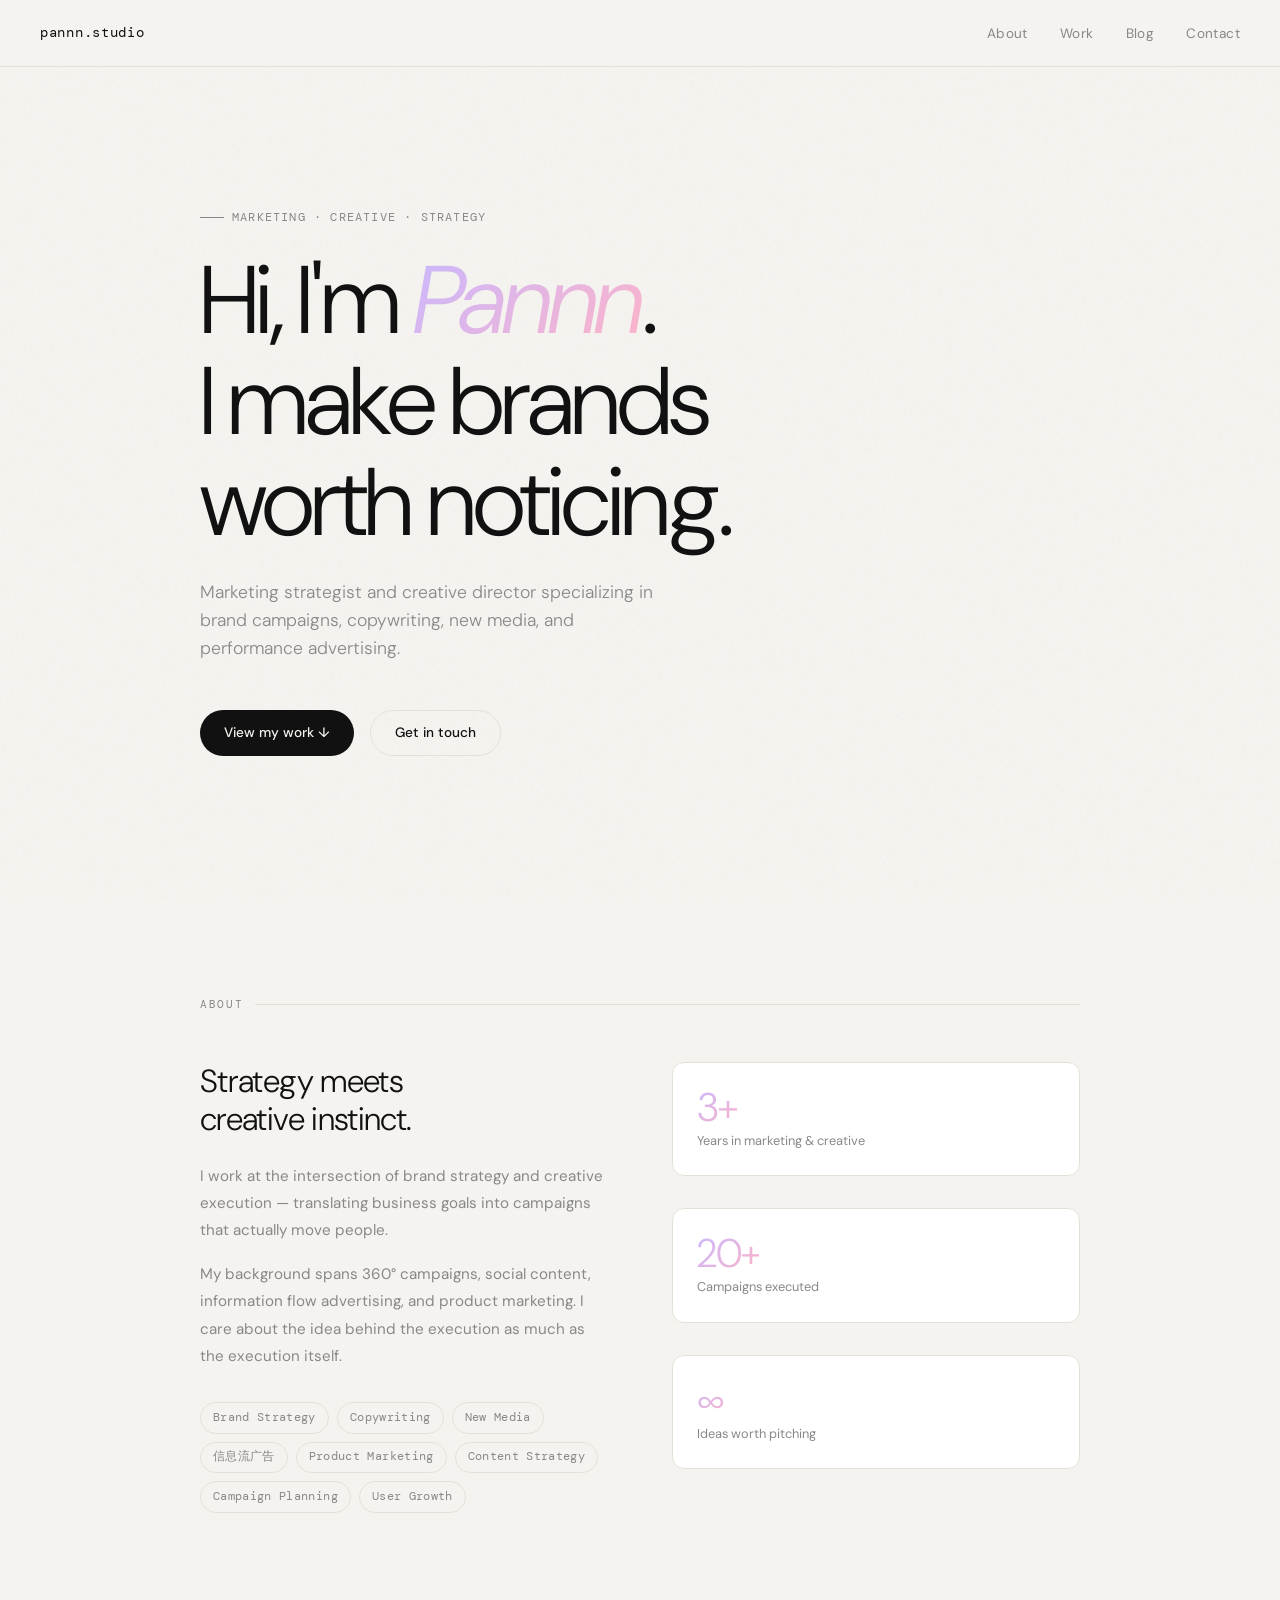
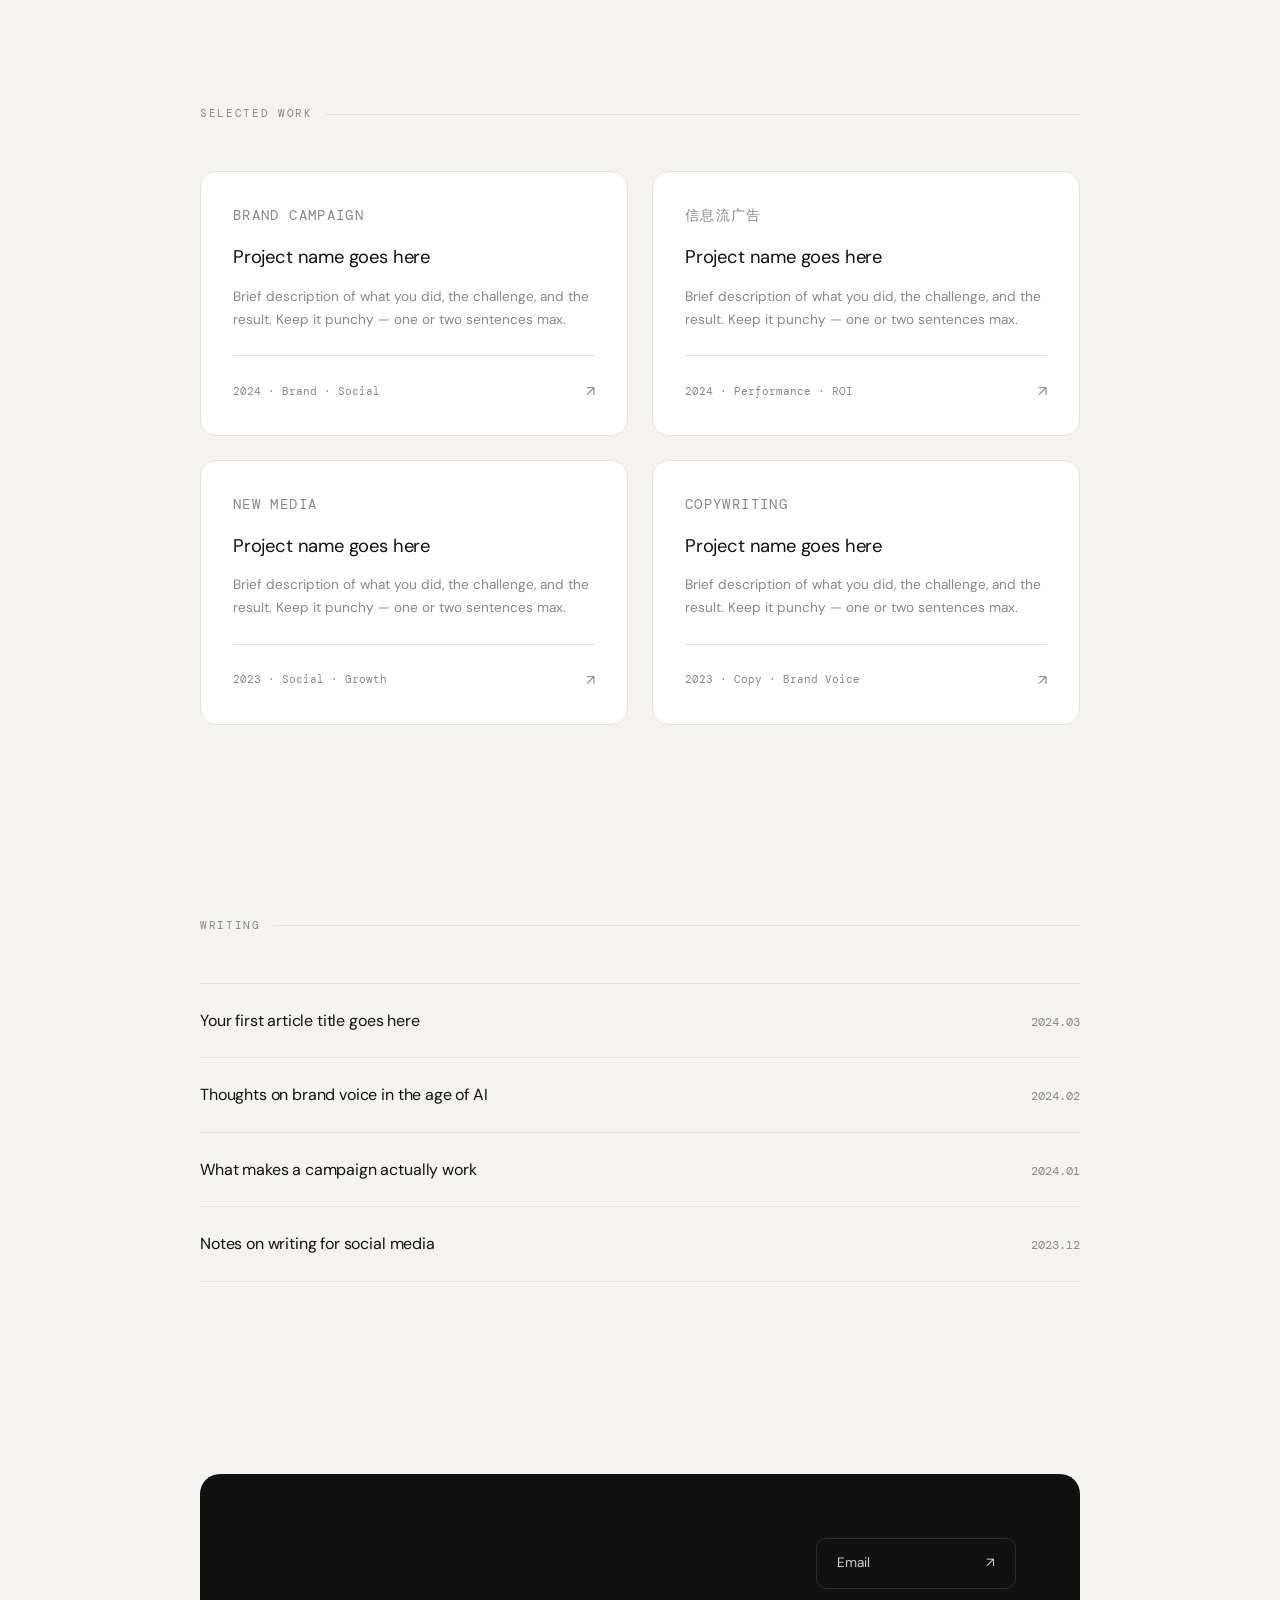
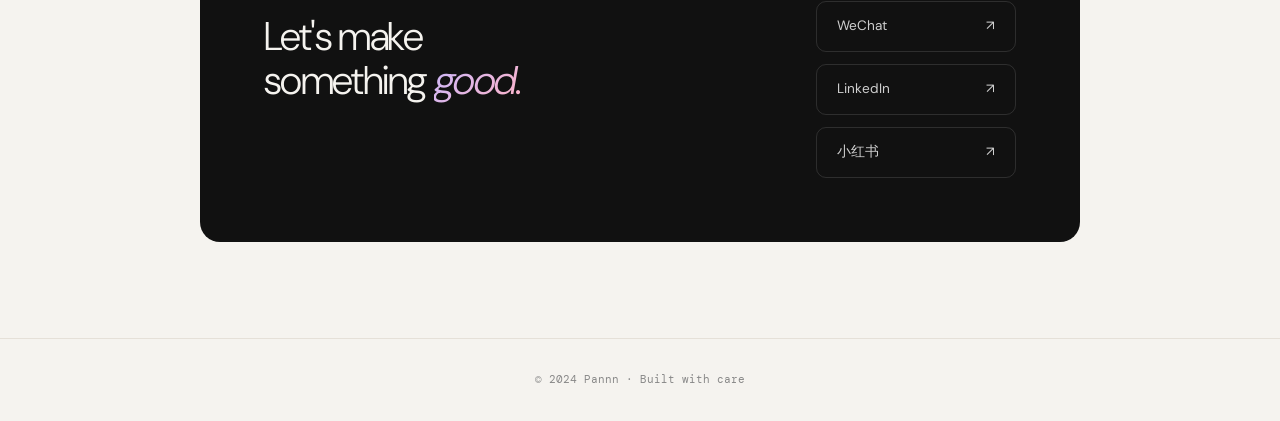
==== index.html @ e54af931 "feat: initial personal site for Pannn" ====
<!DOCTYPE html>
<html lang="en">
<head>
  <meta charset="UTF-8" />
  <meta name="viewport" content="width=device-width, initial-scale=1.0" />
  <title>Pannn — Marketing & Creative</title>
  <link rel="preconnect" href="https://fonts.googleapis.com">
  <link rel="preconnect" href="https://fonts.gstatic.com" crossorigin>
  <link href="https://fonts.googleapis.com/css2?family=DM+Sans:ital,opsz,wght@0,9..40,300;0,9..40,400;0,9..40,500;1,9..40,300&family=DM+Mono:wght@300;400&display=swap" rel="stylesheet">
  <style>
    *, *::before, *::after { box-sizing: border-box; margin: 0; padding: 0; }

    :root {
      --bg: #f5f3ef;
      --fg: #111;
      --muted: #888;
      --accent: #c8b8ff;
      --accent2: #ffb3c6;
      --card: #fff;
      --border: #e5e0d8;
      --mono: 'DM Mono', monospace;
      --sans: 'DM Sans', sans-serif;
    }

    html { scroll-behavior: smooth; }

    body {
      font-family: var(--sans);
      background: var(--bg);
      color: var(--fg);
      min-height: 100vh;
      font-size: 16px;
      line-height: 1.6;
    }

    /* noise texture overlay */
    body::before {
      content: '';
      position: fixed;
      inset: 0;
      background-image: url("data:image/svg+xml,%3Csvg viewBox='0 0 256 256' xmlns='http://www.w3.org/2000/svg'%3E%3Cfilter id='noise'%3E%3CfeTurbulence type='fractalNoise' baseFrequency='0.9' numOctaves='4' stitchTiles='stitch'/%3E%3C/filter%3E%3Crect width='100%25' height='100%25' filter='url(%23noise)' opacity='0.04'/%3E%3C/svg%3E");
      pointer-events: none;
      z-index: 0;
      opacity: 0.5;
    }

    nav {
      position: fixed;
      top: 0; left: 0; right: 0;
      z-index: 100;
      display: flex;
      align-items: center;
      justify-content: space-between;
      padding: 1.25rem 2.5rem;
      backdrop-filter: blur(12px);
      background: rgba(245, 243, 239, 0.85);
      border-bottom: 1px solid var(--border);
    }

    .nav-logo {
      font-family: var(--mono);
      font-size: 0.9rem;
      font-weight: 400;
      letter-spacing: 0.05em;
      color: var(--fg);
      text-decoration: none;
    }

    .nav-links {
      display: flex;
      gap: 2rem;
      list-style: none;
    }

    .nav-links a {
      font-size: 0.85rem;
      color: var(--muted);
      text-decoration: none;
      letter-spacing: 0.03em;
      transition: color 0.2s;
    }

    .nav-links a:hover { color: var(--fg); }

    /* hero */
    .hero {
      min-height: 100vh;
      display: flex;
      flex-direction: column;
      justify-content: center;
      padding: 8rem 2.5rem 4rem;
      max-width: 960px;
      margin: 0 auto;
      position: relative;
      z-index: 1;
    }

    .hero-tag {
      font-family: var(--mono);
      font-size: 0.75rem;
      color: var(--muted);
      letter-spacing: 0.1em;
      text-transform: uppercase;
      margin-bottom: 1.5rem;
      display: flex;
      align-items: center;
      gap: 0.5rem;
    }

    .hero-tag::before {
      content: '';
      display: inline-block;
      width: 1.5rem;
      height: 1px;
      background: var(--muted);
    }

    h1 {
      font-size: clamp(3rem, 8vw, 6rem);
      font-weight: 300;
      line-height: 1.05;
      letter-spacing: -0.03em;
      margin-bottom: 1.5rem;
    }

    h1 em {
      font-style: italic;
      background: linear-gradient(135deg, var(--accent), var(--accent2));
      -webkit-background-clip: text;
      -webkit-text-fill-color: transparent;
      background-clip: text;
    }

    .hero-sub {
      font-size: 1.1rem;
      color: var(--muted);
      max-width: 480px;
      font-weight: 300;
      margin-bottom: 3rem;
    }

    .hero-cta {
      display: flex;
      gap: 1rem;
      flex-wrap: wrap;
    }

    .btn {
      display: inline-flex;
      align-items: center;
      gap: 0.5rem;
      padding: 0.7rem 1.5rem;
      border-radius: 100px;
      font-size: 0.85rem;
      font-weight: 500;
      text-decoration: none;
      transition: all 0.2s;
      cursor: pointer;
      border: none;
      font-family: var(--sans);
    }

    .btn-primary {
      background: var(--fg);
      color: var(--bg);
    }

    .btn-primary:hover {
      background: #333;
      transform: translateY(-1px);
    }

    .btn-ghost {
      background: transparent;
      color: var(--fg);
      border: 1px solid var(--border);
    }

    .btn-ghost:hover {
      border-color: var(--fg);
      transform: translateY(-1px);
    }

    /* sections */
    section {
      max-width: 960px;
      margin: 0 auto;
      padding: 6rem 2.5rem;
      position: relative;
      z-index: 1;
    }

    .section-label {
      font-family: var(--mono);
      font-size: 0.7rem;
      color: var(--muted);
      letter-spacing: 0.15em;
      text-transform: uppercase;
      margin-bottom: 3rem;
      display: flex;
      align-items: center;
      gap: 0.75rem;
    }

    .section-label::after {
      content: '';
      flex: 1;
      height: 1px;
      background: var(--border);
    }

    /* about */
    .about-grid {
      display: grid;
      grid-template-columns: 1fr 1fr;
      gap: 4rem;
      align-items: start;
    }

    .about-text h2 {
      font-size: 2rem;
      font-weight: 300;
      letter-spacing: -0.02em;
      margin-bottom: 1.5rem;
      line-height: 1.2;
    }

    .about-text p {
      color: var(--muted);
      font-size: 0.95rem;
      line-height: 1.8;
      margin-bottom: 1rem;
    }

    .skills-list {
      display: flex;
      flex-wrap: wrap;
      gap: 0.5rem;
      margin-top: 2rem;
    }

    .skill-tag {
      font-family: var(--mono);
      font-size: 0.72rem;
      padding: 0.35rem 0.75rem;
      border-radius: 100px;
      border: 1px solid var(--border);
      color: var(--muted);
      letter-spacing: 0.03em;
    }

    .about-stats {
      display: flex;
      flex-direction: column;
      gap: 2rem;
    }

    .stat {
      padding: 1.5rem;
      background: var(--card);
      border: 1px solid var(--border);
      border-radius: 12px;
    }

    .stat-num {
      font-size: 2.5rem;
      font-weight: 300;
      letter-spacing: -0.03em;
      line-height: 1;
      margin-bottom: 0.25rem;
    }

    .stat-num span {
      background: linear-gradient(135deg, var(--accent), var(--accent2));
      -webkit-background-clip: text;
      -webkit-text-fill-color: transparent;
      background-clip: text;
    }

    .stat-label {
      font-size: 0.8rem;
      color: var(--muted);
    }

    /* work */
    .work-grid {
      display: grid;
      grid-template-columns: repeat(2, 1fr);
      gap: 1.5rem;
    }

    .work-card {
      background: var(--card);
      border: 1px solid var(--border);
      border-radius: 16px;
      padding: 2rem;
      transition: all 0.25s;
      text-decoration: none;
      color: inherit;
      display: block;
    }

    .work-card:hover {
      border-color: #ccc;
      transform: translateY(-3px);
      box-shadow: 0 12px 40px rgba(0,0,0,0.06);
    }

    .work-card-tag {
      font-family: var(--mono);
      font-size: 0.68rem;
      color: var(--muted);
      letter-spacing: 0.1em;
      text-transform: uppercase;
      margin-bottom: 1rem;
    }

    .work-card h3 {
      font-size: 1.15rem;
      font-weight: 400;
      letter-spacing: -0.01em;
      margin-bottom: 0.75rem;
    }

    .work-card p {
      font-size: 0.85rem;
      color: var(--muted);
      line-height: 1.7;
    }

    .work-card-footer {
      display: flex;
      align-items: center;
      justify-content: space-between;
      margin-top: 1.5rem;
      padding-top: 1.5rem;
      border-top: 1px solid var(--border);
    }

    .work-card-meta {
      font-family: var(--mono);
      font-size: 0.68rem;
      color: var(--muted);
    }

    .arrow {
      font-size: 0.9rem;
      color: var(--muted);
      transition: transform 0.2s;
    }

    .work-card:hover .arrow { transform: translate(3px, -3px); }

    /* blog */
    .blog-list {
      display: flex;
      flex-direction: column;
      gap: 0;
    }

    .blog-item {
      display: flex;
      align-items: baseline;
      justify-content: space-between;
      padding: 1.5rem 0;
      border-bottom: 1px solid var(--border);
      text-decoration: none;
      color: inherit;
      gap: 2rem;
      transition: opacity 0.2s;
    }

    .blog-item:hover { opacity: 0.6; }

    .blog-item:first-child { border-top: 1px solid var(--border); }

    .blog-title {
      font-size: 1rem;
      font-weight: 400;
      letter-spacing: -0.01em;
    }

    .blog-date {
      font-family: var(--mono);
      font-size: 0.72rem;
      color: var(--muted);
      white-space: nowrap;
    }

    /* contact */
    .contact-inner {
      background: var(--fg);
      color: var(--bg);
      border-radius: 20px;
      padding: 4rem;
      display: flex;
      align-items: center;
      justify-content: space-between;
      gap: 3rem;
    }

    .contact-inner h2 {
      font-size: 2.5rem;
      font-weight: 300;
      letter-spacing: -0.03em;
      line-height: 1.1;
    }

    .contact-inner h2 em {
      font-style: italic;
      background: linear-gradient(135deg, var(--accent), var(--accent2));
      -webkit-background-clip: text;
      -webkit-text-fill-color: transparent;
      background-clip: text;
    }

    .contact-links {
      display: flex;
      flex-direction: column;
      gap: 0.75rem;
      min-width: 200px;
    }

    .contact-link {
      display: flex;
      align-items: center;
      justify-content: space-between;
      padding: 0.85rem 1.25rem;
      border-radius: 10px;
      border: 1px solid rgba(255,255,255,0.12);
      text-decoration: none;
      color: rgba(255,255,255,0.8);
      font-size: 0.85rem;
      transition: all 0.2s;
    }

    .contact-link:hover {
      border-color: rgba(255,255,255,0.3);
      color: #fff;
    }

    /* footer */
    footer {
      text-align: center;
      padding: 2rem;
      font-family: var(--mono);
      font-size: 0.7rem;
      color: var(--muted);
      border-top: 1px solid var(--border);
      position: relative;
      z-index: 1;
    }

    /* responsive */
    @media (max-width: 768px) {
      nav { padding: 1rem 1.5rem; }
      .hero { padding: 7rem 1.5rem 3rem; }
      section { padding: 4rem 1.5rem; }
      .about-grid { grid-template-columns: 1fr; gap: 2.5rem; }
      .work-grid { grid-template-columns: 1fr; }
      .contact-inner { flex-direction: column; padding: 2.5rem; }
      h1 { font-size: 3rem; }
    }
  </style>
</head>
<body>

  <nav>
    <a href="#" class="nav-logo">pannn.studio</a>
    <ul class="nav-links">
      <li><a href="#about">About</a></li>
      <li><a href="#work">Work</a></li>
      <li><a href="#blog">Blog</a></li>
      <li><a href="#contact">Contact</a></li>
    </ul>
  </nav>

  <div class="hero">
    <p class="hero-tag">Marketing · Creative · Strategy</p>
    <h1>Hi, I'm <em>Pannn</em>.<br>I make brands<br>worth noticing.</h1>
    <p class="hero-sub">Marketing strategist and creative director specializing in brand campaigns, copywriting, new media, and performance advertising.</p>
    <div class="hero-cta">
      <a href="#work" class="btn btn-primary">View my work ↓</a>
      <a href="#contact" class="btn btn-ghost">Get in touch</a>
    </div>
  </div>

  <section id="about">
    <p class="section-label">About</p>
    <div class="about-grid">
      <div class="about-text">
        <h2>Strategy meets<br>creative instinct.</h2>
        <p>I work at the intersection of brand strategy and creative execution — translating business goals into campaigns that actually move people.</p>
        <p>My background spans 360° campaigns, social content, information flow advertising, and product marketing. I care about the idea behind the execution as much as the execution itself.</p>
        <div class="skills-list">
          <span class="skill-tag">Brand Strategy</span>
          <span class="skill-tag">Copywriting</span>
          <span class="skill-tag">New Media</span>
          <span class="skill-tag">信息流广告</span>
          <span class="skill-tag">Product Marketing</span>
          <span class="skill-tag">Content Strategy</span>
          <span class="skill-tag">Campaign Planning</span>
          <span class="skill-tag">User Growth</span>
        </div>
      </div>
      <div class="about-stats">
        <div class="stat">
          <div class="stat-num"><span>3+</span></div>
          <div class="stat-label">Years in marketing & creative</div>
        </div>
        <div class="stat">
          <div class="stat-num"><span>20+</span></div>
          <div class="stat-label">Campaigns executed</div>
        </div>
        <div class="stat">
          <div class="stat-num"><span>∞</span></div>
          <div class="stat-label">Ideas worth pitching</div>
        </div>
      </div>
    </div>
  </section>

  <section id="work">
    <p class="section-label">Selected Work</p>
    <div class="work-grid">
      <a href="#" class="work-card">
        <p class="work-card-tag">Brand Campaign</p>
        <h3>Project name goes here</h3>
        <p>Brief description of what you did, the challenge, and the result. Keep it punchy — one or two sentences max.</p>
        <div class="work-card-footer">
          <span class="work-card-meta">2024 · Brand · Social</span>
          <span class="arrow">↗</span>
        </div>
      </a>
      <a href="#" class="work-card">
        <p class="work-card-tag">信息流广告</p>
        <h3>Project name goes here</h3>
        <p>Brief description of what you did, the challenge, and the result. Keep it punchy — one or two sentences max.</p>
        <div class="work-card-footer">
          <span class="work-card-meta">2024 · Performance · ROI</span>
          <span class="arrow">↗</span>
        </div>
      </a>
      <a href="#" class="work-card">
        <p class="work-card-tag">New Media</p>
        <h3>Project name goes here</h3>
        <p>Brief description of what you did, the challenge, and the result. Keep it punchy — one or two sentences max.</p>
        <div class="work-card-footer">
          <span class="work-card-meta">2023 · Social · Growth</span>
          <span class="arrow">↗</span>
        </div>
      </a>
      <a href="#" class="work-card">
        <p class="work-card-tag">Copywriting</p>
        <h3>Project name goes here</h3>
        <p>Brief description of what you did, the challenge, and the result. Keep it punchy — one or two sentences max.</p>
        <div class="work-card-footer">
          <span class="work-card-meta">2023 · Copy · Brand Voice</span>
          <span class="arrow">↗</span>
        </div>
      </a>
    </div>
  </section>

  <section id="blog">
    <p class="section-label">Writing</p>
    <div class="blog-list">
      <a href="#" class="blog-item">
        <span class="blog-title">Your first article title goes here</span>
        <span class="blog-date">2024.03</span>
      </a>
      <a href="#" class="blog-item">
        <span class="blog-title">Thoughts on brand voice in the age of AI</span>
        <span class="blog-date">2024.02</span>
      </a>
      <a href="#" class="blog-item">
        <span class="blog-title">What makes a campaign actually work</span>
        <span class="blog-date">2024.01</span>
      </a>
      <a href="#" class="blog-item">
        <span class="blog-title">Notes on writing for social media</span>
        <span class="blog-date">2023.12</span>
      </a>
    </div>
  </section>

  <section id="contact">
    <div class="contact-inner">
      <h2>Let's make<br>something <em>good.</em></h2>
      <div class="contact-links">
        <a href="mailto:your@email.com" class="contact-link">
          <span>Email</span>
          <span>↗</span>
        </a>
        <a href="#" class="contact-link">
          <span>WeChat</span>
          <span>↗</span>
        </a>
        <a href="#" class="contact-link">
          <span>LinkedIn</span>
          <span>↗</span>
        </a>
        <a href="#" class="contact-link">
          <span>小红书</span>
          <span>↗</span>
        </a>
      </div>
    </div>
  </section>

  <footer>
    © 2024 Pannn · Built with care
  </footer>

</body>
</html>
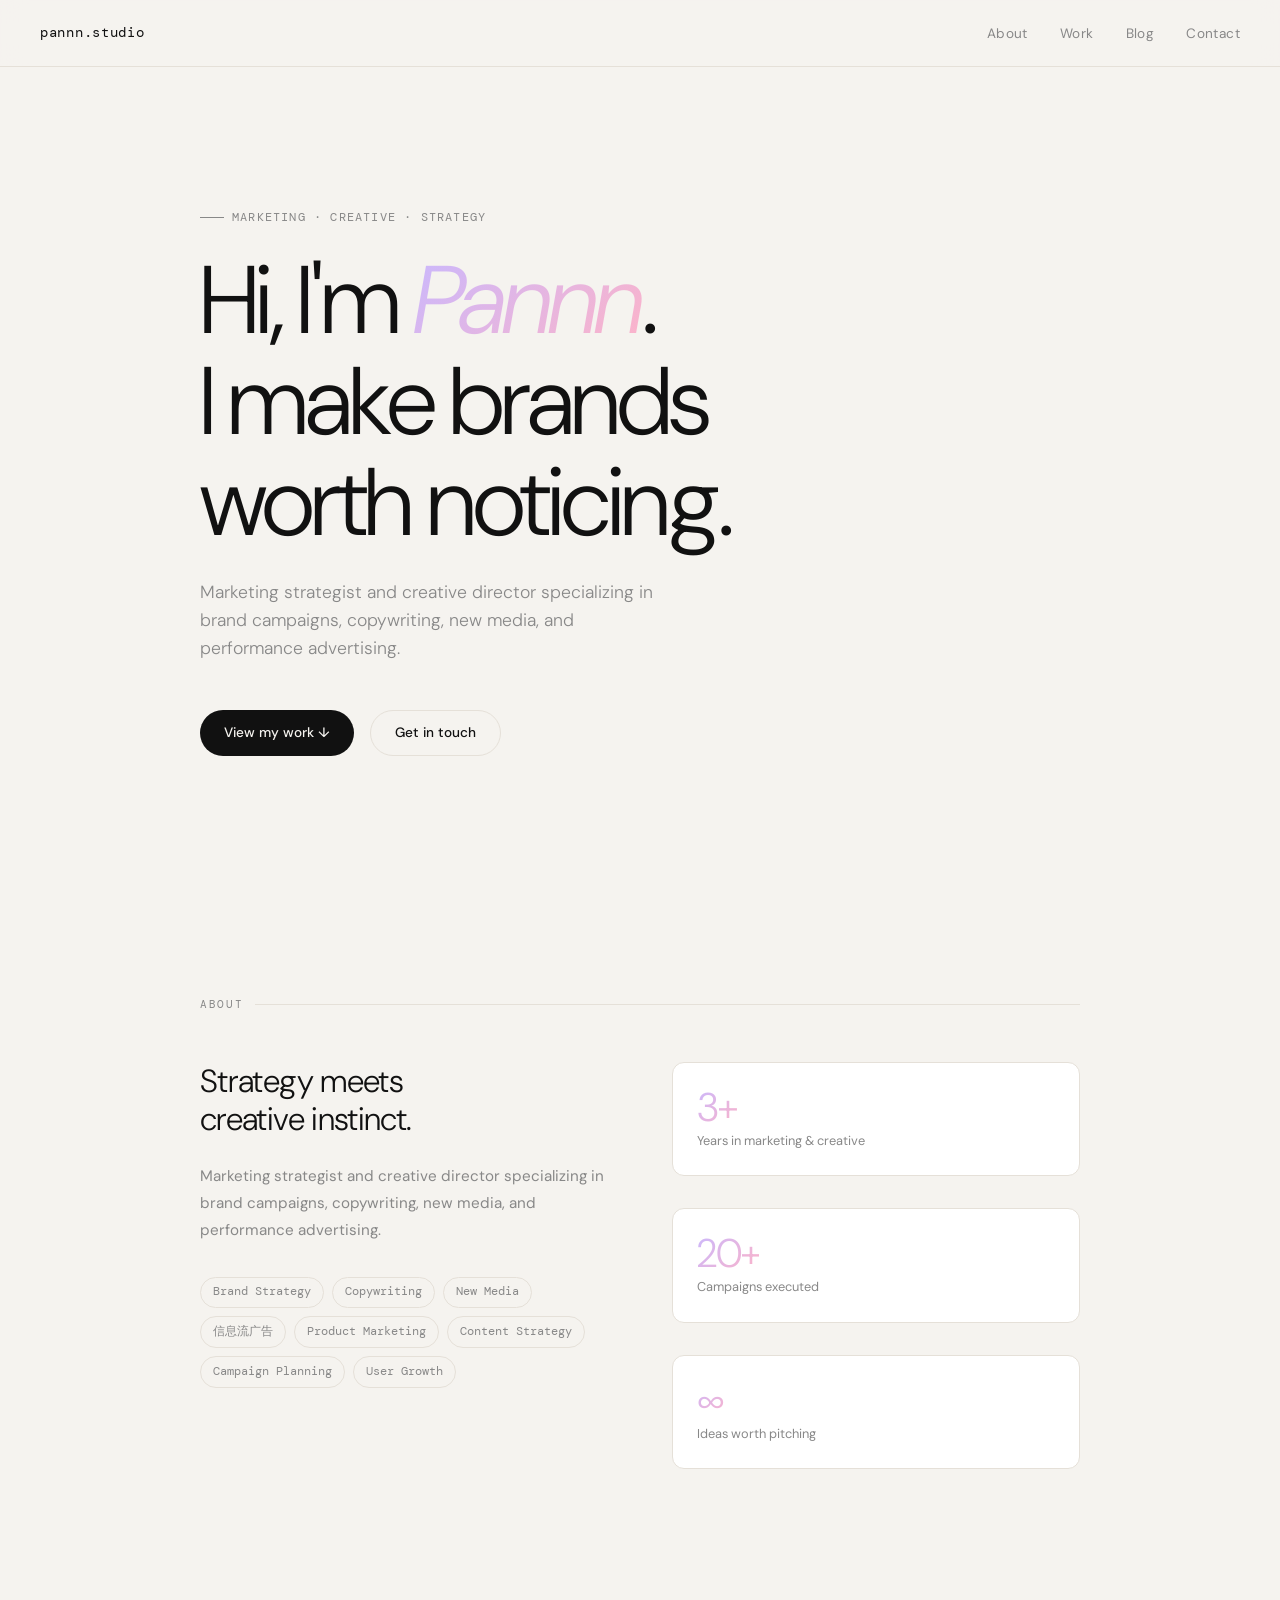
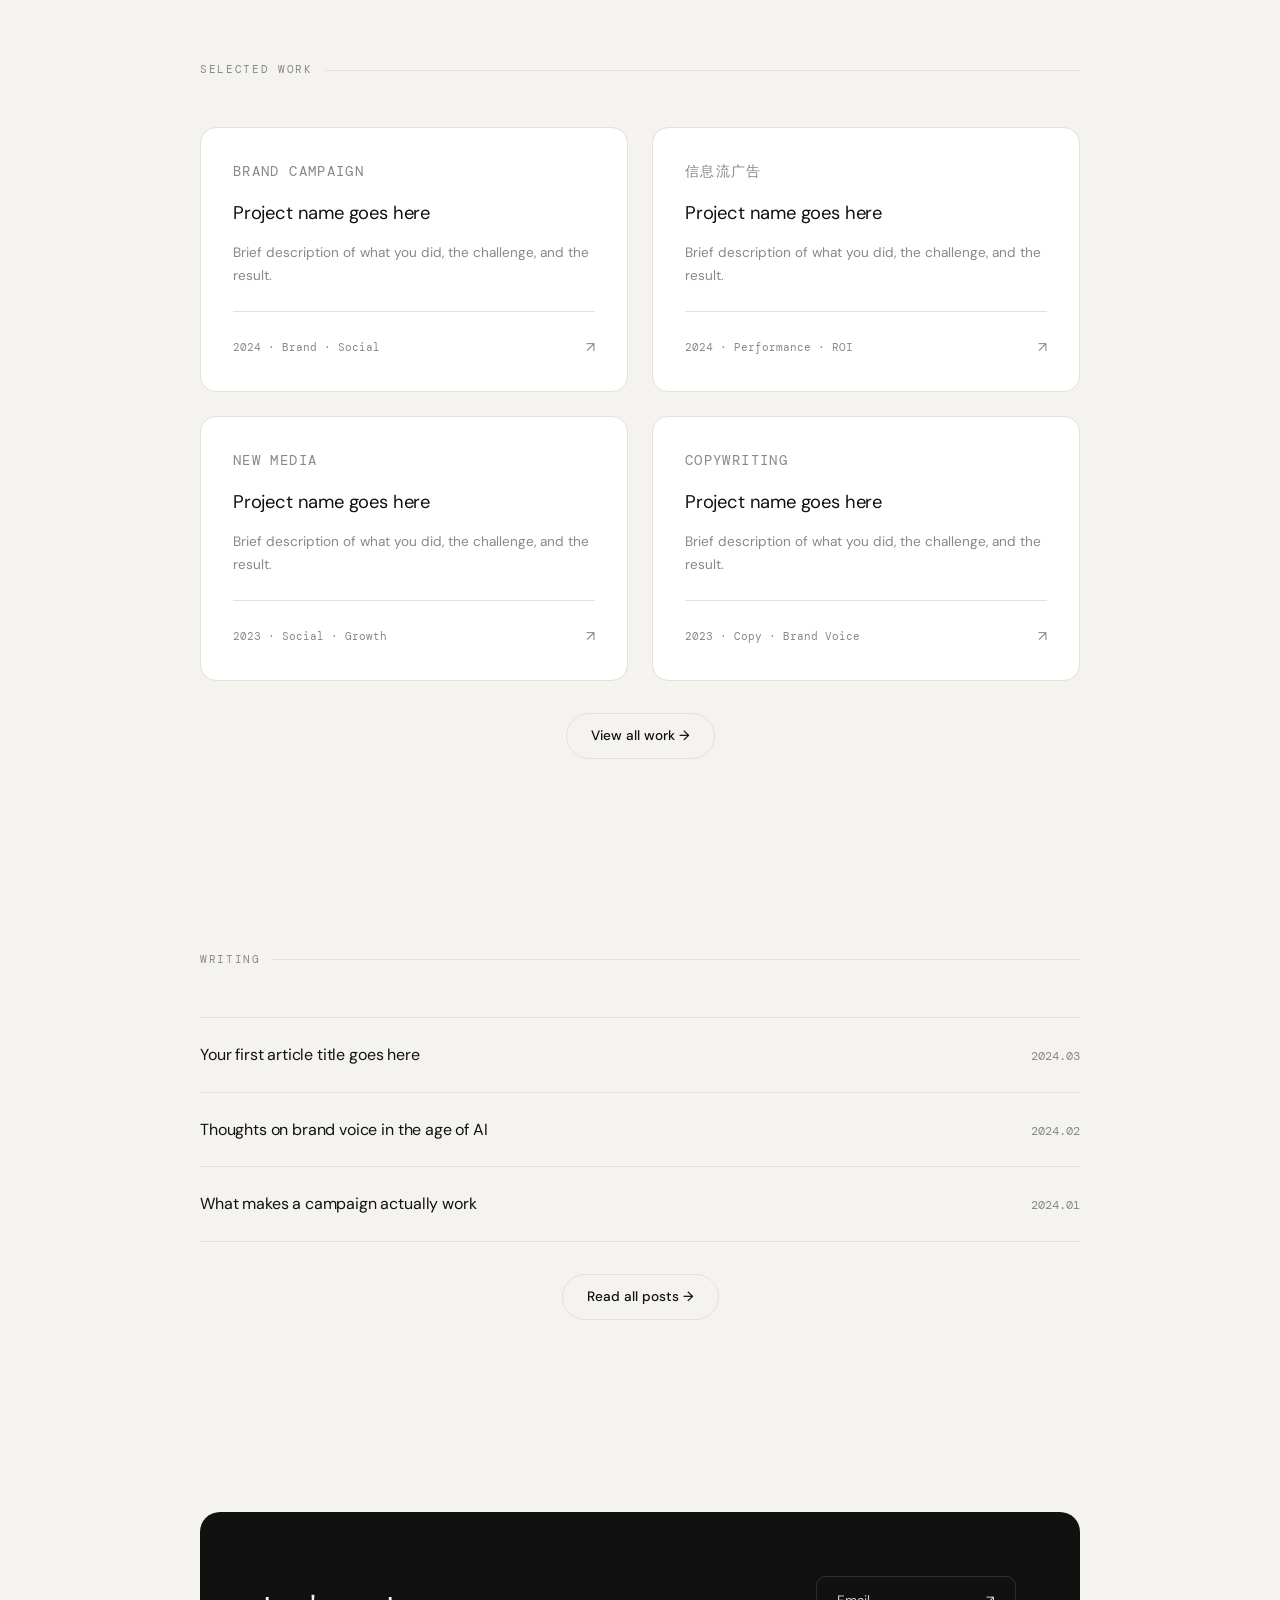
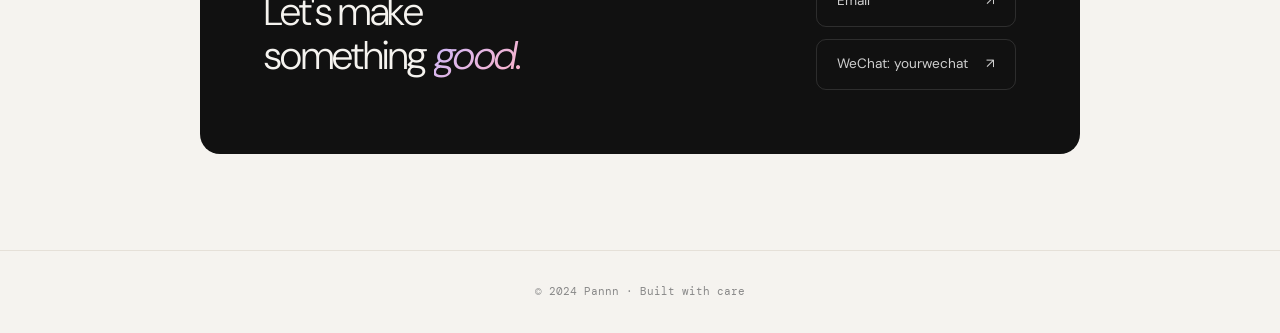
==== commit 02a258c8: "feat: multi-page site with content.json, blog, work pages" ====
--- a/index.html
+++ b/index.html
@@ -7,480 +7,25 @@
   <link rel="preconnect" href="https://fonts.googleapis.com">
   <link rel="preconnect" href="https://fonts.gstatic.com" crossorigin>
   <link href="https://fonts.googleapis.com/css2?family=DM+Sans:ital,opsz,wght@0,9..40,300;0,9..40,400;0,9..40,500;1,9..40,300&family=DM+Mono:wght@300;400&display=swap" rel="stylesheet">
-  <style>
-    *, *::before, *::after { box-sizing: border-box; margin: 0; padding: 0; }
-
-    :root {
-      --bg: #f5f3ef;
-      --fg: #111;
-      --muted: #888;
-      --accent: #c8b8ff;
-      --accent2: #ffb3c6;
-      --card: #fff;
-      --border: #e5e0d8;
-      --mono: 'DM Mono', monospace;
-      --sans: 'DM Sans', sans-serif;
-    }
-
-    html { scroll-behavior: smooth; }
-
-    body {
-      font-family: var(--sans);
-      background: var(--bg);
-      color: var(--fg);
-      min-height: 100vh;
-      font-size: 16px;
-      line-height: 1.6;
-    }
-
-    /* noise texture overlay */
-    body::before {
-      content: '';
-      position: fixed;
-      inset: 0;
-      background-image: url("data:image/svg+xml,%3Csvg viewBox='0 0 256 256' xmlns='http://www.w3.org/2000/svg'%3E%3Cfilter id='noise'%3E%3CfeTurbulence type='fractalNoise' baseFrequency='0.9' numOctaves='4' stitchTiles='stitch'/%3E%3C/filter%3E%3Crect width='100%25' height='100%25' filter='url(%23noise)' opacity='0.04'/%3E%3C/svg%3E");
-      pointer-events: none;
-      z-index: 0;
-      opacity: 0.5;
-    }
-
-    nav {
-      position: fixed;
-      top: 0; left: 0; right: 0;
-      z-index: 100;
-      display: flex;
-      align-items: center;
-      justify-content: space-between;
-      padding: 1.25rem 2.5rem;
-      backdrop-filter: blur(12px);
-      background: rgba(245, 243, 239, 0.85);
-      border-bottom: 1px solid var(--border);
-    }
-
-    .nav-logo {
-      font-family: var(--mono);
-      font-size: 0.9rem;
-      font-weight: 400;
-      letter-spacing: 0.05em;
-      color: var(--fg);
-      text-decoration: none;
-    }
-
-    .nav-links {
-      display: flex;
-      gap: 2rem;
-      list-style: none;
-    }
-
-    .nav-links a {
-      font-size: 0.85rem;
-      color: var(--muted);
-      text-decoration: none;
-      letter-spacing: 0.03em;
-      transition: color 0.2s;
-    }
-
-    .nav-links a:hover { color: var(--fg); }
-
-    /* hero */
-    .hero {
-      min-height: 100vh;
-      display: flex;
-      flex-direction: column;
-      justify-content: center;
-      padding: 8rem 2.5rem 4rem;
-      max-width: 960px;
-      margin: 0 auto;
-      position: relative;
-      z-index: 1;
-    }
-
-    .hero-tag {
-      font-family: var(--mono);
-      font-size: 0.75rem;
-      color: var(--muted);
-      letter-spacing: 0.1em;
-      text-transform: uppercase;
-      margin-bottom: 1.5rem;
-      display: flex;
-      align-items: center;
-      gap: 0.5rem;
-    }
-
-    .hero-tag::before {
-      content: '';
-      display: inline-block;
-      width: 1.5rem;
-      height: 1px;
-      background: var(--muted);
-    }
-
-    h1 {
-      font-size: clamp(3rem, 8vw, 6rem);
-      font-weight: 300;
-      line-height: 1.05;
-      letter-spacing: -0.03em;
-      margin-bottom: 1.5rem;
-    }
-
-    h1 em {
-      font-style: italic;
-      background: linear-gradient(135deg, var(--accent), var(--accent2));
-      -webkit-background-clip: text;
-      -webkit-text-fill-color: transparent;
-      background-clip: text;
-    }
-
-    .hero-sub {
-      font-size: 1.1rem;
-      color: var(--muted);
-      max-width: 480px;
-      font-weight: 300;
-      margin-bottom: 3rem;
-    }
-
-    .hero-cta {
-      display: flex;
-      gap: 1rem;
-      flex-wrap: wrap;
-    }
-
-    .btn {
-      display: inline-flex;
-      align-items: center;
-      gap: 0.5rem;
-      padding: 0.7rem 1.5rem;
-      border-radius: 100px;
-      font-size: 0.85rem;
-      font-weight: 500;
-      text-decoration: none;
-      transition: all 0.2s;
-      cursor: pointer;
-      border: none;
-      font-family: var(--sans);
-    }
-
-    .btn-primary {
-      background: var(--fg);
-      color: var(--bg);
-    }
-
-    .btn-primary:hover {
-      background: #333;
-      transform: translateY(-1px);
-    }
-
-    .btn-ghost {
-      background: transparent;
-      color: var(--fg);
-      border: 1px solid var(--border);
-    }
-
-    .btn-ghost:hover {
-      border-color: var(--fg);
-      transform: translateY(-1px);
-    }
-
-    /* sections */
-    section {
-      max-width: 960px;
-      margin: 0 auto;
-      padding: 6rem 2.5rem;
-      position: relative;
-      z-index: 1;
-    }
-
-    .section-label {
-      font-family: var(--mono);
-      font-size: 0.7rem;
-      color: var(--muted);
-      letter-spacing: 0.15em;
-      text-transform: uppercase;
-      margin-bottom: 3rem;
-      display: flex;
-      align-items: center;
-      gap: 0.75rem;
-    }
-
-    .section-label::after {
-      content: '';
-      flex: 1;
-      height: 1px;
-      background: var(--border);
-    }
-
-    /* about */
-    .about-grid {
-      display: grid;
-      grid-template-columns: 1fr 1fr;
-      gap: 4rem;
-      align-items: start;
-    }
-
-    .about-text h2 {
-      font-size: 2rem;
-      font-weight: 300;
-      letter-spacing: -0.02em;
-      margin-bottom: 1.5rem;
-      line-height: 1.2;
-    }
-
-    .about-text p {
-      color: var(--muted);
-      font-size: 0.95rem;
-      line-height: 1.8;
-      margin-bottom: 1rem;
-    }
-
-    .skills-list {
-      display: flex;
-      flex-wrap: wrap;
-      gap: 0.5rem;
-      margin-top: 2rem;
-    }
-
-    .skill-tag {
-      font-family: var(--mono);
-      font-size: 0.72rem;
-      padding: 0.35rem 0.75rem;
-      border-radius: 100px;
-      border: 1px solid var(--border);
-      color: var(--muted);
-      letter-spacing: 0.03em;
-    }
-
-    .about-stats {
-      display: flex;
-      flex-direction: column;
-      gap: 2rem;
-    }
-
-    .stat {
-      padding: 1.5rem;
-      background: var(--card);
-      border: 1px solid var(--border);
-      border-radius: 12px;
-    }
-
-    .stat-num {
-      font-size: 2.5rem;
-      font-weight: 300;
-      letter-spacing: -0.03em;
-      line-height: 1;
-      margin-bottom: 0.25rem;
-    }
-
-    .stat-num span {
-      background: linear-gradient(135deg, var(--accent), var(--accent2));
-      -webkit-background-clip: text;
-      -webkit-text-fill-color: transparent;
-      background-clip: text;
-    }
-
-    .stat-label {
-      font-size: 0.8rem;
-      color: var(--muted);
-    }
-
-    /* work */
-    .work-grid {
-      display: grid;
-      grid-template-columns: repeat(2, 1fr);
-      gap: 1.5rem;
-    }
-
-    .work-card {
-      background: var(--card);
-      border: 1px solid var(--border);
-      border-radius: 16px;
-      padding: 2rem;
-      transition: all 0.25s;
-      text-decoration: none;
-      color: inherit;
-      display: block;
-    }
-
-    .work-card:hover {
-      border-color: #ccc;
-      transform: translateY(-3px);
-      box-shadow: 0 12px 40px rgba(0,0,0,0.06);
-    }
-
-    .work-card-tag {
-      font-family: var(--mono);
-      font-size: 0.68rem;
-      color: var(--muted);
-      letter-spacing: 0.1em;
-      text-transform: uppercase;
-      margin-bottom: 1rem;
-    }
-
-    .work-card h3 {
-      font-size: 1.15rem;
-      font-weight: 400;
-      letter-spacing: -0.01em;
-      margin-bottom: 0.75rem;
-    }
-
-    .work-card p {
-      font-size: 0.85rem;
-      color: var(--muted);
-      line-height: 1.7;
-    }
-
-    .work-card-footer {
-      display: flex;
-      align-items: center;
-      justify-content: space-between;
-      margin-top: 1.5rem;
-      padding-top: 1.5rem;
-      border-top: 1px solid var(--border);
-    }
-
-    .work-card-meta {
-      font-family: var(--mono);
-      font-size: 0.68rem;
-      color: var(--muted);
-    }
-
-    .arrow {
-      font-size: 0.9rem;
-      color: var(--muted);
-      transition: transform 0.2s;
-    }
-
-    .work-card:hover .arrow { transform: translate(3px, -3px); }
-
-    /* blog */
-    .blog-list {
-      display: flex;
-      flex-direction: column;
-      gap: 0;
-    }
-
-    .blog-item {
-      display: flex;
-      align-items: baseline;
-      justify-content: space-between;
-      padding: 1.5rem 0;
-      border-bottom: 1px solid var(--border);
-      text-decoration: none;
-      color: inherit;
-      gap: 2rem;
-      transition: opacity 0.2s;
-    }
-
-    .blog-item:hover { opacity: 0.6; }
-
-    .blog-item:first-child { border-top: 1px solid var(--border); }
-
-    .blog-title {
-      font-size: 1rem;
-      font-weight: 400;
-      letter-spacing: -0.01em;
-    }
-
-    .blog-date {
-      font-family: var(--mono);
-      font-size: 0.72rem;
-      color: var(--muted);
-      white-space: nowrap;
-    }
-
-    /* contact */
-    .contact-inner {
-      background: var(--fg);
-      color: var(--bg);
-      border-radius: 20px;
-      padding: 4rem;
-      display: flex;
-      align-items: center;
-      justify-content: space-between;
-      gap: 3rem;
-    }
-
-    .contact-inner h2 {
-      font-size: 2.5rem;
-      font-weight: 300;
-      letter-spacing: -0.03em;
-      line-height: 1.1;
-    }
-
-    .contact-inner h2 em {
-      font-style: italic;
-      background: linear-gradient(135deg, var(--accent), var(--accent2));
-      -webkit-background-clip: text;
-      -webkit-text-fill-color: transparent;
-      background-clip: text;
-    }
-
-    .contact-links {
-      display: flex;
-      flex-direction: column;
-      gap: 0.75rem;
-      min-width: 200px;
-    }
-
-    .contact-link {
-      display: flex;
-      align-items: center;
-      justify-content: space-between;
-      padding: 0.85rem 1.25rem;
-      border-radius: 10px;
-      border: 1px solid rgba(255,255,255,0.12);
-      text-decoration: none;
-      color: rgba(255,255,255,0.8);
-      font-size: 0.85rem;
-      transition: all 0.2s;
-    }
-
-    .contact-link:hover {
-      border-color: rgba(255,255,255,0.3);
-      color: #fff;
-    }
-
-    /* footer */
-    footer {
-      text-align: center;
-      padding: 2rem;
-      font-family: var(--mono);
-      font-size: 0.7rem;
-      color: var(--muted);
-      border-top: 1px solid var(--border);
-      position: relative;
-      z-index: 1;
-    }
-
-    /* responsive */
-    @media (max-width: 768px) {
-      nav { padding: 1rem 1.5rem; }
-      .hero { padding: 7rem 1.5rem 3rem; }
-      section { padding: 4rem 1.5rem; }
-      .about-grid { grid-template-columns: 1fr; gap: 2.5rem; }
-      .work-grid { grid-template-columns: 1fr; }
-      .contact-inner { flex-direction: column; padding: 2.5rem; }
-      h1 { font-size: 3rem; }
-    }
-  </style>
+  <link rel="stylesheet" href="style.css">
 </head>
 <body>
-
   <nav>
-    <a href="#" class="nav-logo">pannn.studio</a>
+    <a href="/" class="nav-logo">pannn.studio</a>
     <ul class="nav-links">
       <li><a href="#about">About</a></li>
-      <li><a href="#work">Work</a></li>
-      <li><a href="#blog">Blog</a></li>
+      <li><a href="work.html">Work</a></li>
+      <li><a href="blog.html">Blog</a></li>
       <li><a href="#contact">Contact</a></li>
     </ul>
   </nav>
 
   <div class="hero">
     <p class="hero-tag">Marketing · Creative · Strategy</p>
-    <h1>Hi, I'm <em>Pannn</em>.<br>I make brands<br>worth noticing.</h1>
-    <p class="hero-sub">Marketing strategist and creative director specializing in brand campaigns, copywriting, new media, and performance advertising.</p>
+    <h1 id="hero-title">Hi, I'm <em>Pannn</em>.<br>I make brands<br>worth noticing.</h1>
+    <p class="hero-sub" id="hero-bio">Loading...</p>
     <div class="hero-cta">
-      <a href="#work" class="btn btn-primary">View my work ↓</a>
+      <a href="work.html" class="btn btn-primary">View my work ↓</a>
       <a href="#contact" class="btn btn-ghost">Get in touch</a>
     </div>
   </div>
@@ -490,127 +35,97 @@
     <div class="about-grid">
       <div class="about-text">
         <h2>Strategy meets<br>creative instinct.</h2>
-        <p>I work at the intersection of brand strategy and creative execution — translating business goals into campaigns that actually move people.</p>
-        <p>My background spans 360° campaigns, social content, information flow advertising, and product marketing. I care about the idea behind the execution as much as the execution itself.</p>
-        <div class="skills-list">
-          <span class="skill-tag">Brand Strategy</span>
-          <span class="skill-tag">Copywriting</span>
-          <span class="skill-tag">New Media</span>
-          <span class="skill-tag">信息流广告</span>
-          <span class="skill-tag">Product Marketing</span>
-          <span class="skill-tag">Content Strategy</span>
-          <span class="skill-tag">Campaign Planning</span>
-          <span class="skill-tag">User Growth</span>
-        </div>
+        <p id="about-bio">Loading...</p>
+        <div class="skills-list" id="skills-list"></div>
       </div>
-      <div class="about-stats">
-        <div class="stat">
-          <div class="stat-num"><span>3+</span></div>
-          <div class="stat-label">Years in marketing & creative</div>
-        </div>
-        <div class="stat">
-          <div class="stat-num"><span>20+</span></div>
-          <div class="stat-label">Campaigns executed</div>
-        </div>
-        <div class="stat">
-          <div class="stat-num"><span>∞</span></div>
-          <div class="stat-label">Ideas worth pitching</div>
-        </div>
-      </div>
+      <div class="about-stats" id="stats-list"></div>
     </div>
   </section>
 
   <section id="work">
     <p class="section-label">Selected Work</p>
-    <div class="work-grid">
-      <a href="#" class="work-card">
-        <p class="work-card-tag">Brand Campaign</p>
-        <h3>Project name goes here</h3>
-        <p>Brief description of what you did, the challenge, and the result. Keep it punchy — one or two sentences max.</p>
-        <div class="work-card-footer">
-          <span class="work-card-meta">2024 · Brand · Social</span>
-          <span class="arrow">↗</span>
-        </div>
-      </a>
-      <a href="#" class="work-card">
-        <p class="work-card-tag">信息流广告</p>
-        <h3>Project name goes here</h3>
-        <p>Brief description of what you did, the challenge, and the result. Keep it punchy — one or two sentences max.</p>
-        <div class="work-card-footer">
-          <span class="work-card-meta">2024 · Performance · ROI</span>
-          <span class="arrow">↗</span>
-        </div>
-      </a>
-      <a href="#" class="work-card">
-        <p class="work-card-tag">New Media</p>
-        <h3>Project name goes here</h3>
-        <p>Brief description of what you did, the challenge, and the result. Keep it punchy — one or two sentences max.</p>
-        <div class="work-card-footer">
-          <span class="work-card-meta">2023 · Social · Growth</span>
-          <span class="arrow">↗</span>
-        </div>
-      </a>
-      <a href="#" class="work-card">
-        <p class="work-card-tag">Copywriting</p>
-        <h3>Project name goes here</h3>
-        <p>Brief description of what you did, the challenge, and the result. Keep it punchy — one or two sentences max.</p>
-        <div class="work-card-footer">
-          <span class="work-card-meta">2023 · Copy · Brand Voice</span>
-          <span class="arrow">↗</span>
-        </div>
-      </a>
+    <div class="work-grid" id="work-grid"></div>
+    <div style="text-align:center;margin-top:2rem">
+      <a href="work.html" class="btn btn-ghost">View all work →</a>
     </div>
   </section>
 
   <section id="blog">
     <p class="section-label">Writing</p>
-    <div class="blog-list">
-      <a href="#" class="blog-item">
-        <span class="blog-title">Your first article title goes here</span>
-        <span class="blog-date">2024.03</span>
-      </a>
-      <a href="#" class="blog-item">
-        <span class="blog-title">Thoughts on brand voice in the age of AI</span>
-        <span class="blog-date">2024.02</span>
-      </a>
-      <a href="#" class="blog-item">
-        <span class="blog-title">What makes a campaign actually work</span>
-        <span class="blog-date">2024.01</span>
-      </a>
-      <a href="#" class="blog-item">
-        <span class="blog-title">Notes on writing for social media</span>
-        <span class="blog-date">2023.12</span>
-      </a>
+    <div class="blog-list" id="blog-list"></div>
+    <div style="text-align:center;margin-top:2rem">
+      <a href="blog.html" class="btn btn-ghost">Read all posts →</a>
     </div>
   </section>
 
   <section id="contact">
     <div class="contact-inner">
       <h2>Let's make<br>something <em>good.</em></h2>
-      <div class="contact-links">
-        <a href="mailto:your@email.com" class="contact-link">
-          <span>Email</span>
-          <span>↗</span>
-        </a>
-        <a href="#" class="contact-link">
-          <span>WeChat</span>
-          <span>↗</span>
-        </a>
-        <a href="#" class="contact-link">
-          <span>LinkedIn</span>
-          <span>↗</span>
-        </a>
-        <a href="#" class="contact-link">
-          <span>小红书</span>
-          <span>↗</span>
-        </a>
-      </div>
+      <div class="contact-links" id="contact-links"></div>
     </div>
   </section>
 
   <footer>
-    © 2024 Pannn · Built with care
+    <span id="footer-name">Pannn</span> · Built with care
   </footer>
 
+  <script>
+    fetch('content.json')
+      .then(r => r.json())
+      .then(data => {
+        // hero
+        document.getElementById('hero-bio').textContent = data.bio;
+        document.getElementById('footer-name').textContent = '© 2024 ' + data.name;
+
+        // about
+        document.getElementById('about-bio').textContent = data.bio;
+        const skillsList = document.getElementById('skills-list');
+        data.skills.forEach(s => {
+          const span = document.createElement('span');
+          span.className = 'skill-tag';
+          span.textContent = s;
+          skillsList.appendChild(span);
+        });
+
+        // stats
+        const statsList = document.getElementById('stats-list');
+        data.stats.forEach(s => {
+          statsList.innerHTML += `<div class="stat"><div class="stat-num"><span>${s.num}</span></div><div class="stat-label">${s.label}</div></div>`;
+        });
+
+        // work (show first 4)
+        const workGrid = document.getElementById('work-grid');
+        data.works.slice(0,4).forEach(w => {
+          workGrid.innerHTML += `
+            <a href="work/${w.id}.html" class="work-card">
+              <p class="work-card-tag">${w.tag}</p>
+              <h3>${w.title}</h3>
+              <p>${w.desc}</p>
+              <div class="work-card-footer">
+                <span class="work-card-meta">${w.meta}</span>
+                <span class="arrow">↗</span>
+              </div>
+            </a>`;
+        });
+
+        // blog (show first 4)
+        const blogList = document.getElementById('blog-list');
+        data.posts.slice(0,4).forEach(p => {
+          blogList.innerHTML += `
+            <a href="blog/${p.id}.html" class="blog-item">
+              <span class="blog-title">${p.title}</span>
+              <span class="blog-date">${p.date}</span>
+            </a>`;
+        });
+
+        // contact
+        const contactLinks = document.getElementById('contact-links');
+        const c = data.contact;
+        if (c.email) contactLinks.innerHTML += `<a href="mailto:${c.email}" class="contact-link"><span>Email</span><span>↗</span></a>`;
+        if (c.wechat) contactLinks.innerHTML += `<a href="#" class="contact-link"><span>WeChat: ${c.wechat}</span><span>↗</span></a>`;
+        if (c.linkedin) contactLinks.innerHTML += `<a href="${c.linkedin}" class="contact-link"><span>LinkedIn</span><span>↗</span></a>`;
+        if (c.xiaohongshu) contactLinks.innerHTML += `<a href="${c.xiaohongshu}" class="contact-link"><span>小红书</span><span>↗</span></a>`;
+      });
+  </script>
 </body>
 </html>
--- a/style.css
+++ b/style.css
@@ -0,0 +1,166 @@
+*, *::before, *::after { box-sizing: border-box; margin: 0; padding: 0; }
+
+:root {
+  --bg: #f5f3ef;
+  --fg: #111;
+  --muted: #888;
+  --accent: #c8b8ff;
+  --accent2: #ffb3c6;
+  --card: #fff;
+  --border: #e5e0d8;
+  --mono: 'DM Mono', monospace;
+  --sans: 'DM Sans', sans-serif;
+}
+
+html { scroll-behavior: smooth; }
+
+body {
+  font-family: var(--sans);
+  background: var(--bg);
+  color: var(--fg);
+  min-height: 100vh;
+  font-size: 16px;
+  line-height: 1.6;
+}
+
+nav {
+  position: fixed;
+  top: 0; left: 0; right: 0;
+  z-index: 100;
+  display: flex;
+  align-items: center;
+  justify-content: space-between;
+  padding: 1.25rem 2.5rem;
+  backdrop-filter: blur(12px);
+  background: rgba(245, 243, 239, 0.85);
+  border-bottom: 1px solid var(--border);
+}
+
+.nav-logo {
+  font-family: var(--mono);
+  font-size: 0.9rem;
+  font-weight: 400;
+  letter-spacing: 0.05em;
+  color: var(--fg);
+  text-decoration: none;
+}
+
+.nav-links { display: flex; gap: 2rem; list-style: none; }
+.nav-links a { font-size: 0.85rem; color: var(--muted); text-decoration: none; letter-spacing: 0.03em; transition: color 0.2s; }
+.nav-links a:hover { color: var(--fg); }
+
+.hero {
+  min-height: 100vh;
+  display: flex;
+  flex-direction: column;
+  justify-content: center;
+  padding: 8rem 2.5rem 4rem;
+  max-width: 960px;
+  margin: 0 auto;
+}
+
+.hero-tag {
+  font-family: var(--mono);
+  font-size: 0.75rem;
+  color: var(--muted);
+  letter-spacing: 0.1em;
+  text-transform: uppercase;
+  margin-bottom: 1.5rem;
+  display: flex;
+  align-items: center;
+  gap: 0.5rem;
+}
+
+.hero-tag::before { content: ''; display: inline-block; width: 1.5rem; height: 1px; background: var(--muted); }
+
+h1 { font-size: clamp(3rem, 8vw, 6rem); font-weight: 300; line-height: 1.05; letter-spacing: -0.03em; margin-bottom: 1.5rem; }
+h1 em, h2 em {
+  font-style: italic;
+  background: linear-gradient(135deg, var(--accent), var(--accent2));
+  -webkit-background-clip: text;
+  -webkit-text-fill-color: transparent;
+  background-clip: text;
+}
+
+.hero-sub { font-size: 1.1rem; color: var(--muted); max-width: 480px; font-weight: 300; margin-bottom: 3rem; }
+.hero-cta { display: flex; gap: 1rem; flex-wrap: wrap; }
+
+.btn { display: inline-flex; align-items: center; gap: 0.5rem; padding: 0.7rem 1.5rem; border-radius: 100px; font-size: 0.85rem; font-weight: 500; text-decoration: none; transition: all 0.2s; cursor: pointer; border: none; font-family: var(--sans); }
+.btn-primary { background: var(--fg); color: var(--bg); }
+.btn-primary:hover { background: #333; transform: translateY(-1px); }
+.btn-ghost { background: transparent; color: var(--fg); border: 1px solid var(--border); }
+.btn-ghost:hover { border-color: var(--fg); transform: translateY(-1px); }
+
+section { max-width: 960px; margin: 0 auto; padding: 6rem 2.5rem; }
+
+.section-label {
+  font-family: var(--mono);
+  font-size: 0.7rem;
+  color: var(--muted);
+  letter-spacing: 0.15em;
+  text-transform: uppercase;
+  margin-bottom: 3rem;
+  display: flex;
+  align-items: center;
+  gap: 0.75rem;
+}
+.section-label::after { content: ''; flex: 1; height: 1px; background: var(--border); }
+
+.about-grid { display: grid; grid-template-columns: 1fr 1fr; gap: 4rem; align-items: start; }
+.about-text h2 { font-size: 2rem; font-weight: 300; letter-spacing: -0.02em; margin-bottom: 1.5rem; line-height: 1.2; }
+.about-text p { color: var(--muted); font-size: 0.95rem; line-height: 1.8; margin-bottom: 1rem; }
+.skills-list { display: flex; flex-wrap: wrap; gap: 0.5rem; margin-top: 2rem; }
+.skill-tag { font-family: var(--mono); font-size: 0.72rem; padding: 0.35rem 0.75rem; border-radius: 100px; border: 1px solid var(--border); color: var(--muted); }
+.about-stats { display: flex; flex-direction: column; gap: 2rem; }
+.stat { padding: 1.5rem; background: var(--card); border: 1px solid var(--border); border-radius: 12px; }
+.stat-num { font-size: 2.5rem; font-weight: 300; letter-spacing: -0.03em; line-height: 1; margin-bottom: 0.25rem; }
+.stat-num span { background: linear-gradient(135deg, var(--accent), var(--accent2)); -webkit-background-clip: text; -webkit-text-fill-color: transparent; background-clip: text; }
+.stat-label { font-size: 0.8rem; color: var(--muted); }
+
+.work-grid { display: grid; grid-template-columns: repeat(2, 1fr); gap: 1.5rem; }
+.work-card { background: var(--card); border: 1px solid var(--border); border-radius: 16px; padding: 2rem; transition: all 0.25s; text-decoration: none; color: inherit; display: block; }
+.work-card:hover { border-color: #ccc; transform: translateY(-3px); box-shadow: 0 12px 40px rgba(0,0,0,0.06); }
+.work-card-tag { font-family: var(--mono); font-size: 0.68rem; color: var(--muted); letter-spacing: 0.1em; text-transform: uppercase; margin-bottom: 1rem; }
+.work-card h3 { font-size: 1.15rem; font-weight: 400; letter-spacing: -0.01em; margin-bottom: 0.75rem; }
+.work-card p { font-size: 0.85rem; color: var(--muted); line-height: 1.7; }
+.work-card-footer { display: flex; align-items: center; justify-content: space-between; margin-top: 1.5rem; padding-top: 1.5rem; border-top: 1px solid var(--border); }
+.work-card-meta { font-family: var(--mono); font-size: 0.68rem; color: var(--muted); }
+.arrow { font-size: 0.9rem; color: var(--muted); transition: transform 0.2s; }
+.work-card:hover .arrow { transform: translate(3px, -3px); }
+
+.blog-list { display: flex; flex-direction: column; }
+.blog-item { display: flex; align-items: baseline; justify-content: space-between; padding: 1.5rem 0; border-bottom: 1px solid var(--border); text-decoration: none; color: inherit; gap: 2rem; transition: opacity 0.2s; }
+.blog-item:hover { opacity: 0.6; }
+.blog-item:first-child { border-top: 1px solid var(--border); }
+.blog-title { font-size: 1rem; font-weight: 400; letter-spacing: -0.01em; }
+.blog-date { font-family: var(--mono); font-size: 0.72rem; color: var(--muted); white-space: nowrap; }
+
+.contact-inner { background: var(--fg); color: var(--bg); border-radius: 20px; padding: 4rem; display: flex; align-items: center; justify-content: space-between; gap: 3rem; }
+.contact-inner h2 { font-size: 2.5rem; font-weight: 300; letter-spacing: -0.03em; line-height: 1.1; }
+.contact-links { display: flex; flex-direction: column; gap: 0.75rem; min-width: 200px; }
+.contact-link { display: flex; align-items: center; justify-content: space-between; padding: 0.85rem 1.25rem; border-radius: 10px; border: 1px solid rgba(255,255,255,0.12); text-decoration: none; color: rgba(255,255,255,0.8); font-size: 0.85rem; transition: all 0.2s; }
+.contact-link:hover { border-color: rgba(255,255,255,0.3); color: #fff; }
+
+/* article/project page */
+.article-header { padding: 8rem 2.5rem 3rem; max-width: 720px; margin: 0 auto; }
+.article-tag { font-family: var(--mono); font-size: 0.72rem; color: var(--muted); letter-spacing: 0.1em; text-transform: uppercase; margin-bottom: 1rem; }
+.article-header h1 { font-size: clamp(2rem, 5vw, 3.5rem); }
+.article-date { font-family: var(--mono); font-size: 0.75rem; color: var(--muted); margin-top: 1rem; }
+.article-body { max-width: 720px; margin: 0 auto; padding: 0 2.5rem 6rem; }
+.article-body p { color: var(--muted); line-height: 1.9; margin-bottom: 1.5rem; font-size: 1rem; }
+.article-body h2 { font-size: 1.4rem; font-weight: 400; margin: 2.5rem 0 1rem; letter-spacing: -0.02em; }
+.article-body ul { margin: 0 0 1.5rem 1.5rem; color: var(--muted); line-height: 1.9; }
+.article-body strong { color: var(--fg); font-weight: 500; }
+.back-link { font-family: var(--mono); font-size: 0.75rem; color: var(--muted); text-decoration: none; display: inline-flex; align-items: center; gap: 0.5rem; margin-bottom: 2rem; transition: color 0.2s; }
+.back-link:hover { color: var(--fg); }
+
+footer { text-align: center; padding: 2rem; font-family: var(--mono); font-size: 0.7rem; color: var(--muted); border-top: 1px solid var(--border); }
+
+@media (max-width: 768px) {
+  nav { padding: 1rem 1.5rem; }
+  .hero, section { padding-left: 1.5rem; padding-right: 1.5rem; }
+  .about-grid { grid-template-columns: 1fr; gap: 2.5rem; }
+  .work-grid { grid-template-columns: 1fr; }
+  .contact-inner { flex-direction: column; padding: 2.5rem; }
+  h1 { font-size: 3rem; }
+}
